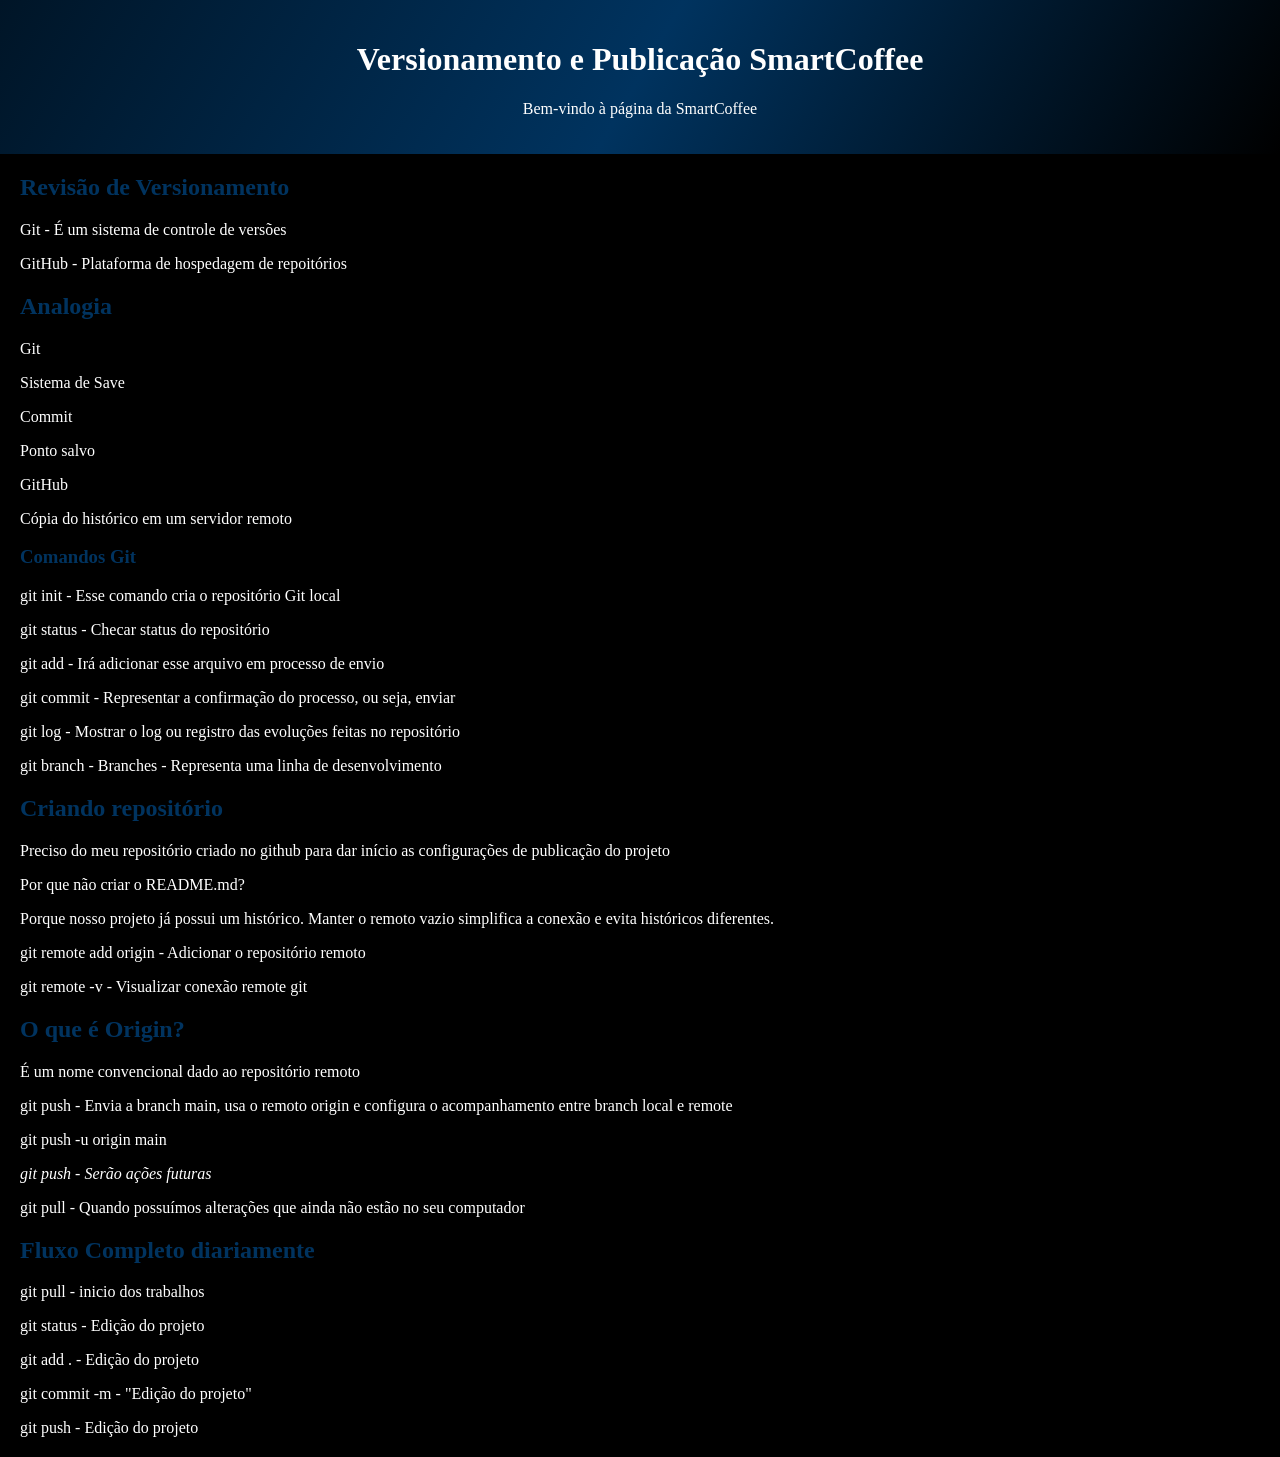
==== index.html @ 7c37d85e "Alterando HTML e estilizando com CSS" ====
<!DOCTYPE html>
<html lang="pt-BR">
<head>
    <meta charset="UTF-8">
    <meta name="viewport" content="width=device-width, initial-scale=1.0">
    <title>Versionamento e Publicação SmartCoffee</title>
    <link rel="stylesheet" href="style.css">
</head>
<body>
    <header>
        <h1>Versionamento e Publicação SmartCoffee</h1>
        <p>Bem-vindo à página da SmartCoffee</p>
    </header>
    
    <main>
        <h2>Revisão de Versionamento</h2>
        <p>Git - É um sistema de controle de versões</p>
        <p>GitHub - Plataforma de hospedagem de repoitórios</p>

        <h2>Analogia</h2>
        <p>Git</p>
        <p>Sistema de Save</p>
        <p>Commit</p>
        <p>Ponto salvo</p>
        <p>GitHub</p>
        <p>Cópia do histórico em um servidor remoto</p>

        <h3>Comandos Git</h3>
        <p>git init - Esse comando cria o repositório Git local</p>
        <p>git status - Checar status do repositório</p>
        <p>git add - Irá adicionar esse arquivo em processo de envio</p>
        <p>git commit - Representar a confirmação do processo, ou seja, enviar</p>
        <p>git log - Mostrar o log ou registro das evoluções feitas no repositório</p>
        <p>git branch - Branches - Representa uma linha de desenvolvimento</p>

        <h2>Criando repositório</h2>
        <p>Preciso do meu repositório criado no github para dar início as configurações de publicação do projeto</p>
        <p>Por que não criar o README.md?</p>
        <p>Porque nosso projeto já possui um histórico. Manter o remoto vazio simplifica a conexão e evita históricos diferentes.</p>
        <p>git remote add origin - Adicionar o repositório remoto</p>
        <p>git remote -v - Visualizar conexão remote git</p>

        <h2>O que é Origin?</h2>
        <p>É um nome convencional dado ao repositório remoto</p>
        <p>git push - Envia a branch main, usa o remoto origin e configura o acompanhamento entre branch local e remote</p>
        <p>git push -u origin main</p>
        <p><em>git push - Serão ações futuras</em></p>
        <p>git pull - Quando possuímos alterações que ainda não estão no seu computador</p>

        <h2>Fluxo Completo diariamente</h2>
        <p>git pull - inicio dos trabalhos</p>
        <p>git status - Edição do projeto</p>
        <p>git add . - Edição do projeto</p>
        <p>git commit -m - "Edição do projeto"</p>
        <p>git push - Edição do projeto</p>
    </main>
    

</body>
</html>
---- style.css ----
:root {
    --AzulEscuro: rgb(0, 21, 39);
    --Azul: rgb(0, 51, 95);
    --Branco: #ffff;
    --Dourado: #8d7637;
    --Preto: rgb(0, 0, 0);
}

body {
    background-color: var(--Preto);
    font-family: Georgia, 'Times New Roman', Times, serif;
    margin: 0;
    padding: 0;
    color: var(--Branco);
}

header {
    padding: 20px 16px;
    text-align: center;
    background:
        linear-gradient(
            120deg,
            var(--AzulEscuro),
            var(--Azul),
            var(--Preto)
        );     
}

main {
    margin: 20px;
}

h2,
h3 {
    color: var(--Azul);
}
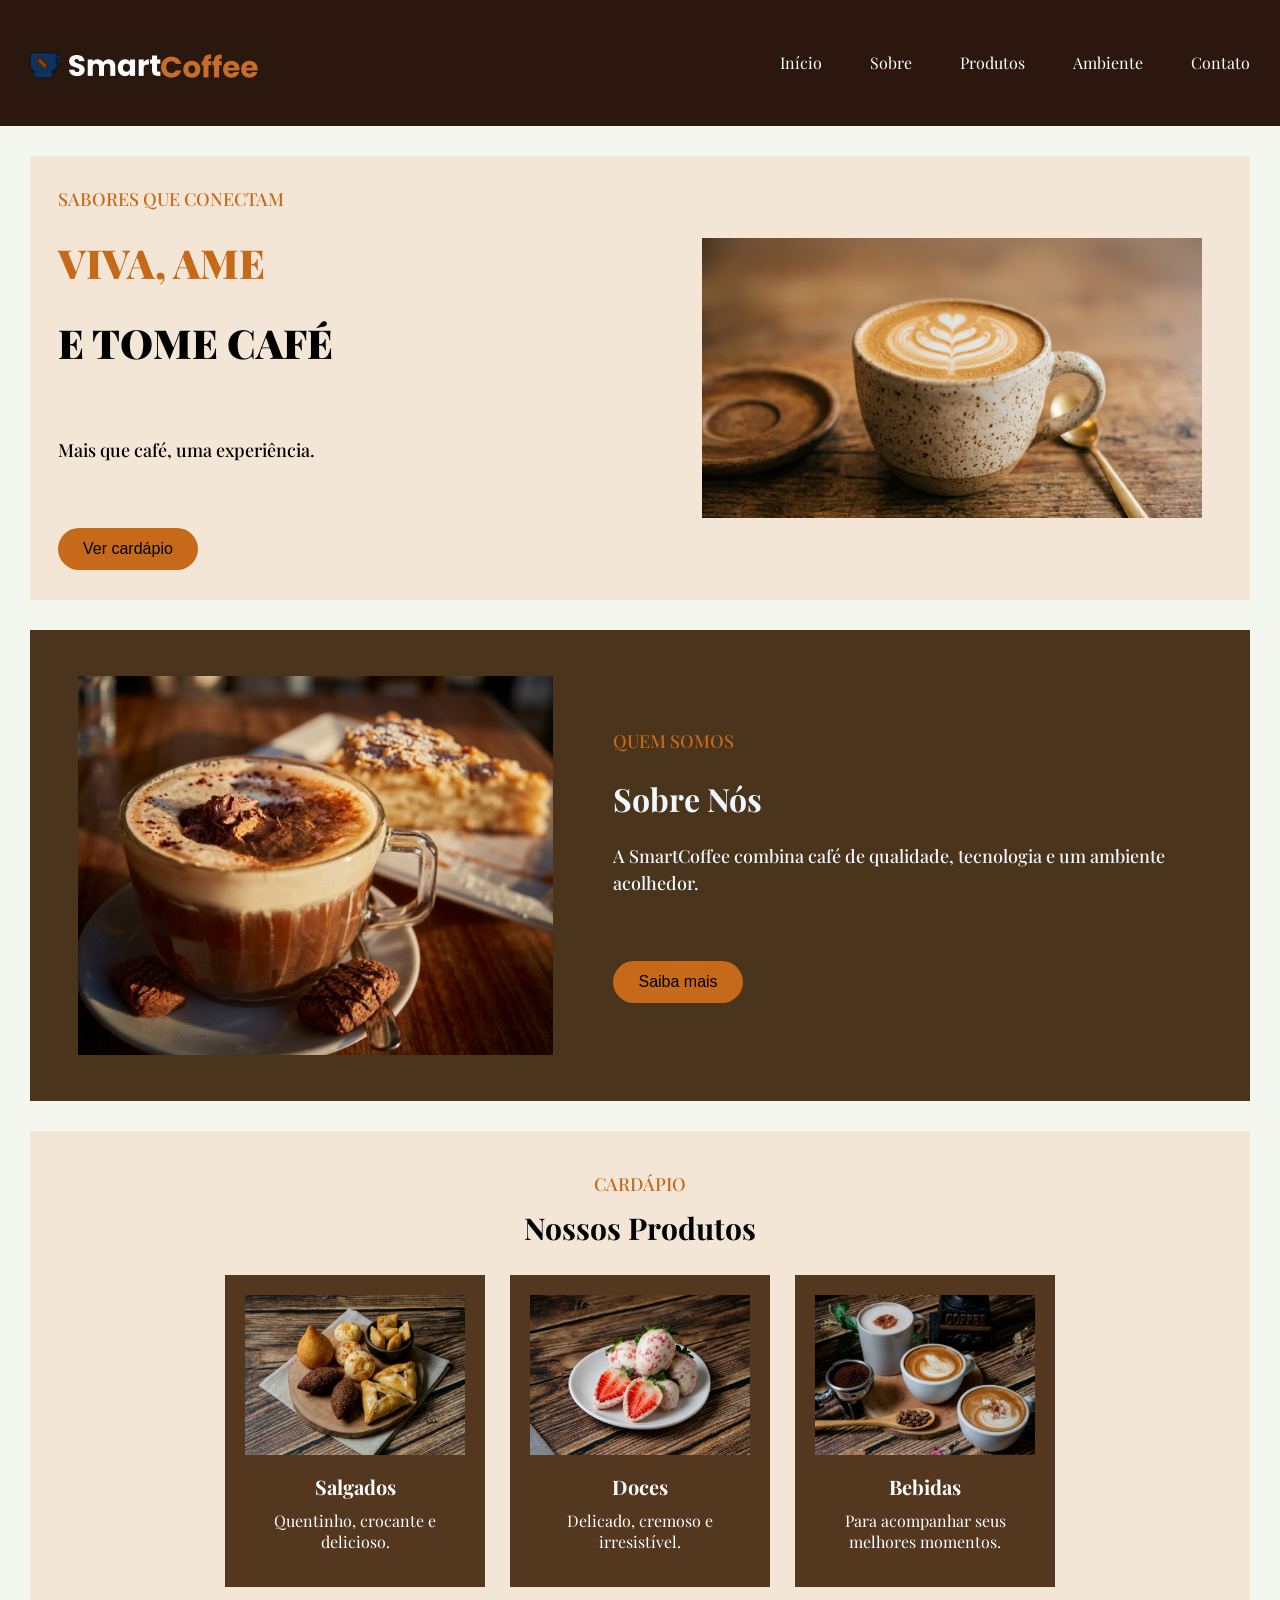
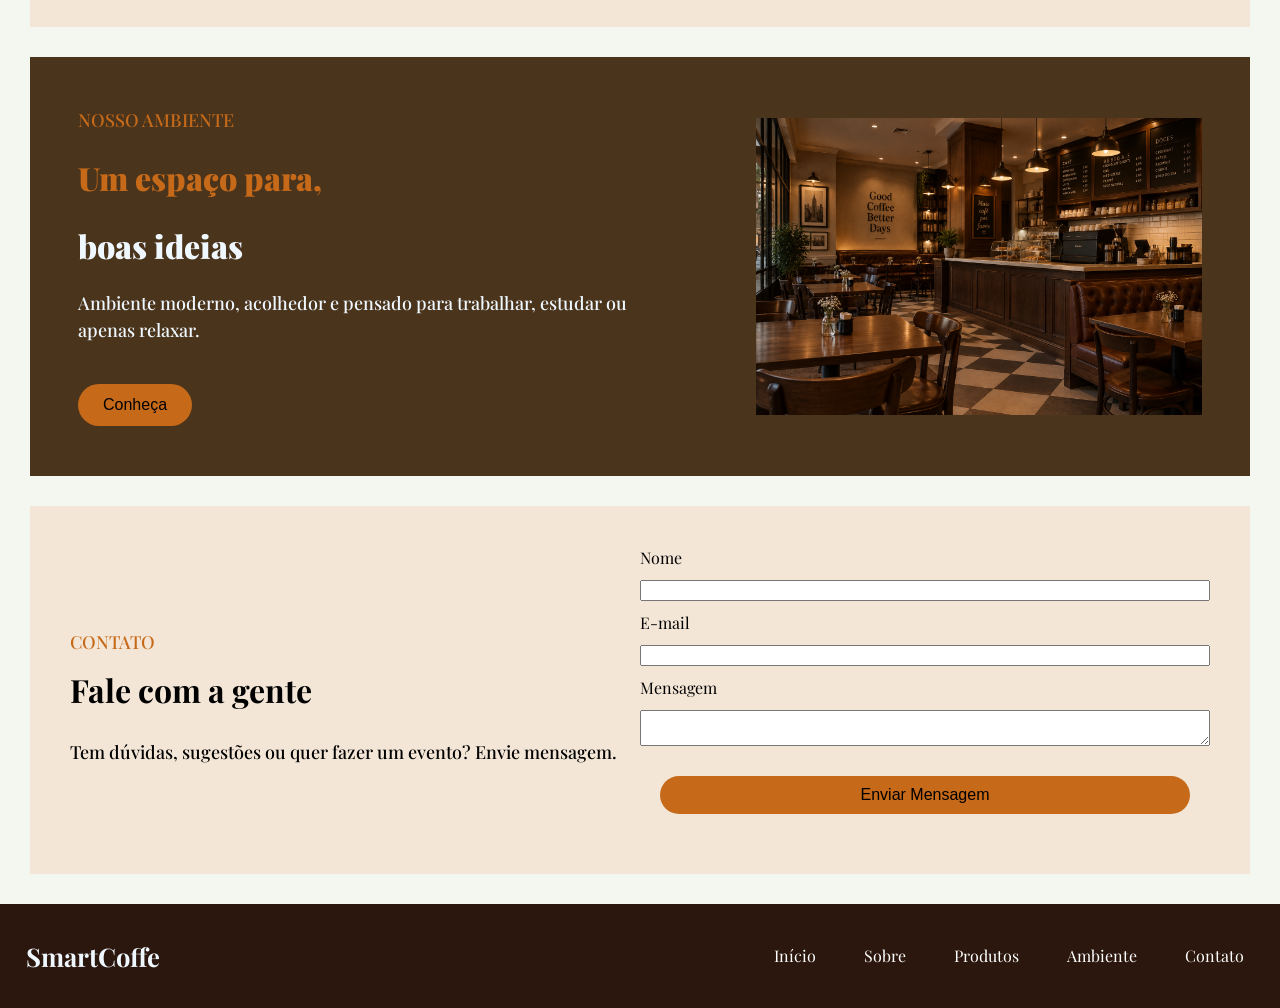
==== commit b1332966: "Atualizando SmartCoffee" ====
--- a/index.html
+++ b/index.html
@@ -3,58 +3,171 @@
 <head>
     <meta charset="UTF-8">
     <meta name="viewport" content="width=device-width, initial-scale=1.0">
-    <title>Versionamento e Publicação SmartCoffee</title>
-    <link rel="stylesheet" href="style.css">
+    <link rel="stylesheet" href="CSS/style.css">
+    <link rel="preconnect" href="https://fonts.googleapis.com">
+    <link rel="preconnect" href="https://fonts.gstatic.com" crossorigin>
+    <link href="https://fonts.googleapis.com/css2?family=Playfair+Display:ital,wght@0,400..900;1,400..900&display=swap" rel="stylesheet">
+    <title>SmartCoffee</title>
 </head>
 <body>
-    <header>
-        <h1>Versionamento e Publicação SmartCoffee</h1>
-        <p>Bem-vindo à página da SmartCoffee</p>
+    <header class="cabecalho">
+        <img src="img/cabecalho.png" alt="Icone SmartCoffee">
+        <nav>
+            <a href="#inicio">Início</a>
+            <a href="#sobre">Sobre</a>
+            <a href="#produtos">Produtos</a>
+            <a href="#ambiente">Ambiente</a>
+            <a href="#contato">Contato</a>
+        </nav>
     </header>
-    
+
     <main>
-        <h2>Revisão de Versionamento</h2>
-        <p>Git - É um sistema de controle de versões</p>
-        <p>GitHub - Plataforma de hospedagem de repoitórios</p>
 
-        <h2>Analogia</h2>
-        <p>Git</p>
-        <p>Sistema de Save</p>
-        <p>Commit</p>
-        <p>Ponto salvo</p>
-        <p>GitHub</p>
-        <p>Cópia do histórico em um servidor remoto</p>
+        <section id="inicio" class="banner">
 
-        <h3>Comandos Git</h3>
-        <p>git init - Esse comando cria o repositório Git local</p>
-        <p>git status - Checar status do repositório</p>
-        <p>git add - Irá adicionar esse arquivo em processo de envio</p>
-        <p>git commit - Representar a confirmação do processo, ou seja, enviar</p>
-        <p>git log - Mostrar o log ou registro das evoluções feitas no repositório</p>
-        <p>git branch - Branches - Representa uma linha de desenvolvimento</p>
+            <header class="inicioCabecalho">
+                <p class="subtitulo">SABORES QUE CONECTAM</p>
+                <h1 class="laranja">VIVA, AME</h1>
+                <h1 class="preto">E TOME CAFÉ</h1>
+                <br>
+                <p>Mais que café, uma experiência.</p>
+                <br>
+                <button><a href="./verCardapio.html">Ver cardápio</a></button>
+            </header>
+        
+            <figure class="bannerImagem">
+                <img src="img/cafeSmartCoffe.jpg" alt="Café servido na SmartCoffe">
+            </figure>
 
-        <h2>Criando repositório</h2>
-        <p>Preciso do meu repositório criado no github para dar início as configurações de publicação do projeto</p>
-        <p>Por que não criar o README.md?</p>
-        <p>Porque nosso projeto já possui um histórico. Manter o remoto vazio simplifica a conexão e evita históricos diferentes.</p>
-        <p>git remote add origin - Adicionar o repositório remoto</p>
-        <p>git remote -v - Visualizar conexão remote git</p>
+        </section>
 
-        <h2>O que é Origin?</h2>
-        <p>É um nome convencional dado ao repositório remoto</p>
-        <p>git push - Envia a branch main, usa o remoto origin e configura o acompanhamento entre branch local e remote</p>
-        <p>git push -u origin main</p>
-        <p><em>git push - Serão ações futuras</em></p>
-        <p>git pull - Quando possuímos alterações que ainda não estão no seu computador</p>
 
-        <h2>Fluxo Completo diariamente</h2>
-        <p>git pull - inicio dos trabalhos</p>
-        <p>git status - Edição do projeto</p>
-        <p>git add . - Edição do projeto</p>
-        <p>git commit -m - "Edição do projeto"</p>
-        <p>git push - Edição do projeto</p>
+        <section id="sobre" class="sobreConteudo">
+
+            <figure class="sobreImg">
+                <img src="img/sobreSmartCoffee.jpg" alt="Sobre SmartCoffee">
+            </figure>
+
+            <header class="sobreCabecalho">
+                <p class="subtitulo">QUEM SOMOS</p>
+                <h2>Sobre Nós</h2> 
+                <p>A SmartCoffee combina café de qualidade, tecnologia e um ambiente acolhedor.</p>
+                <br>
+                <button><a href="#">Saiba mais</a></button> 
+            </header>
+            
+        </section>
+
+
+        <section id="produtos" class="cafesConteudo">
+            <div class="cafeCabecalho">
+                <header>
+                    <p class="subtitulo">CARDÁPIO</p>
+                    <h2>Nossos Produtos</h2>
+                </header>
+            </div>
+
+            <br>
+
+            <div class="listaProdutos">
+                <ul>
+                    <li>
+                        <button><a href="salgados.html">
+                            <article class="cardProduto">
+                                <figure>
+                                    <img src="img/salgados.jpg" alt="Salgado">
+                                </figure>
+
+                                <h3>Salgados</h3>
+                                <p>Quentinho, crocante e delicioso.</p>                      
+                            </article>
+                        </a></button>  
+                    </li>
+
+                    <li>
+                        <button><a href="doces.html">
+                            <article class="cardProduto">
+                                <figure>
+                                    <img src="img/doces.jpg" alt="Doce">
+                                </figure>
+                            
+                                <h3>Doces</h3>
+                                <p>Delicado, cremoso e irresistível.</p>                       
+                            </article>
+                        </a></button>  
+                    </li>
+
+                    <li>
+                        <button><a href="doces.html">
+                            <article class="cardProduto">
+                                <figure>
+                                    <img src="img/bebidas.jpg" alt="Bebida">
+                                </figure>
+                            
+                                <h3>Bebidas</h3>
+                                <p>Para acompanhar seus melhores momentos.</p>                       
+                            </article>
+                        </a></button>       
+                    </li>
+                </ul>
+            </div>
+        </section>
+
+
+        <section id="ambiente" class="ambienteConteudo">
+
+            <header class="ambienteCabecalho">
+                <p class="subtitulo">NOSSO AMBIENTE</p>
+                <h2 class="laranja">Um espaço para,</h2>
+                <h2 class="preto">boas ideias</h2>
+                <p>Ambiente moderno, acolhedor e pensado para trabalhar, estudar ou apenas relaxar.</p>
+                <button><a href="#">Conheça</a></button>
+            </header>
+
+            <figure class="ambienteImg">
+                <img src="img/AmbienteInterno.png" alt="Espaço Interno SmartCoffee">
+            </figure>
+
+        </section>
+
+
+        <section id="contato" class="contatoConteudo">
+
+            <header class="contatoCabecalho">
+                <p class="subtitulo">CONTATO</p>
+                <h2>Fale com a gente</h2>
+                <p>Tem dúvidas, sugestões ou quer fazer um evento? Envie mensagem.</p>
+            </header>
+
+            <form class="contatoForm">
+                <label for="nome">Nome</label>
+                <input type="text" id="nome" name="nome">
+
+                <label for="email">E-mail</label>
+                <input type="email" id="email" name="email">
+
+                <label for="mensagem">Mensagem</label>
+                <textarea name="mensagem" id="mensagem"></textarea>
+           
+                <button><a href="#">Enviar Mensagem</a></button>
+            </form>
+
+        </section>
+
     </main>
-    
+
+    <footer>
+        <article class="rodape">
+            <h1>SmartCoffe</h1>
+            <nav>
+                <a href="#inicio">Início</a>
+                <a href="#sobre">Sobre</a>
+                <a href="#produtos">Produtos</a>
+                <a href="#ambiente">Ambiente</a>
+                <a href="#contato">Contato</a>
+            </nav>
+        </article>
+    </footer>
 
 </body>
 </html>
--- a/CSS/style.css
+++ b/CSS/style.css
@@ -0,0 +1,912 @@
+body {
+    font-family: "Playfair Display", Arial, Helvetica, sans-serif;
+    margin: 0;
+    padding: 0;
+    background-color: #F4F6F0;
+    line-height: 1.5;
+}
+
+p {
+    font-size: 18px;
+}
+
+h1 {
+    font-size: 40px;
+}
+
+h2 {
+    font-size: 32px;
+}
+
+h3 {
+    font-size: 26px;
+}
+
+/* Cabeçalho e Rodapé */
+.cabecalho {
+    background-color: #2B170D;
+    padding: 30px 10px;
+    display: flex;
+    align-items: center;
+    justify-content: space-between;
+}
+
+footer .rodape {
+    background-color: #2B170D;
+    padding: 20px 16px;
+    display: flex;
+    flex-wrap: wrap;
+    align-items: center;
+    justify-content: space-between;
+    gap: 12px;
+}
+
+footer h1 {
+    color: aliceblue;
+    margin: 10px;
+    font-size: 1.6rem;
+}
+
+nav {
+    display: flex;
+    flex-wrap: wrap;
+    justify-content: center;
+    gap: 8px;
+}
+
+nav a {
+    color: rgb(255, 255, 255);
+    text-decoration: none;
+    margin-left: 80px;
+    margin: 20px;
+}
+
+nav a:hover {
+    opacity: 0.75;
+}
+
+/* Início */
+.banner {
+    background-color: #F3E6D7;
+    margin: 30px;
+    padding: 10px 8px;
+    display: flex;
+    align-items: center;
+    justify-content: space-between;
+}
+
+.subtitulo {
+    color: #C66A1A;
+    margin: 20px;
+}
+
+.laranja {
+    color: #C66A1A;
+    font-weight: 1000;
+    margin: 20px;
+}
+
+.preto {
+    font-weight: 1000;
+    margin: 20px;
+}
+
+header p {
+    font-weight: 500;
+    margin: 20px;
+}
+
+.inicioCabecalho button, 
+.sobreCabecalho button, 
+.ambienteCabecalho button, 
+.contatoForm button {
+    background-color: #C66A1A;
+    padding: 12px 25px;
+    border: none;
+    border-radius: 25px;
+    font-size: 16px;
+    font-weight: bold;
+    cursor: pointer;
+    transition: 0.3s;
+    margin: 20px;
+}
+
+.inicioCabecalho button:hover, 
+.sobreCabecalho button:hover, 
+.ambienteCabecalho button:hover, 
+.contatoForm button:hover {
+    background-color: #7a4d32;
+    transform: translateY(-3px);
+    box-shadow: 0 5px 12px rgba(0, 0, 0, 0.25);
+}
+
+.inicioCabecalho button a, 
+.sobreCabecalho button a, 
+.ambienteCabecalho button a, 
+.contatoForm button a {
+    color: rgb(0, 0, 0);
+    text-decoration: none;
+    font-weight: 500;
+}
+
+.banner img {
+    display: block;
+    max-width: 100%;
+    width: 500px;
+    margin: 20px auto;
+}
+
+
+/* Sobre */
+.sobreConteudo {
+    background-color: #4A341C;
+    margin: 30px;
+    padding: 10px 8px;
+    display: flex;
+    align-items: center;
+    justify-content: space-between;
+}
+
+.sobreCabecalho h2 {
+    justify-content: flex-end;
+    margin: 20px;
+}
+
+.sobreCabecalho {
+    color: aliceblue;
+}
+
+.sobreConteudo img {
+    display: block;
+    max-width: 100%;
+    width: 500px;
+    margin: 20px auto;
+    justify-content: flex-start;
+}
+
+
+/* ============================================
+   PRODUTOS
+   ============================================ */
+
+.cafesConteudo {
+    background-color: #F3E6D7;
+    margin: 30px;
+    padding: 40px;
+    display: flex;
+    flex-direction: column;
+    align-items: center;
+}
+
+/* Cabeçalho */
+.cafeCabecalho {
+    text-align: center;
+    /* margin-bottom: 25px; */
+}
+
+.cafeCabecalho .subtitulo {
+    color: #C66A1A;
+    margin: 0 0 8px 0;
+    font-size: 18px;
+}
+
+.cafeCabecalho h2 {
+    margin: 0;
+    font-size: 30px;
+    text-align: center;
+}
+
+/* Lista de produtos */
+.listaProdutos {
+    display: flex;
+    justify-content: center;
+    width: 100%;
+    margin: 0;
+    padding: 0;
+}
+
+.listaProdutos button a {
+    text-decoration: none;
+    font-family: "Playfair Display", Arial, Helvetica, sans-serif;
+}
+
+.listaProdutos button {
+    border: none;
+    background: none;
+    padding: 0;
+}
+
+.listaProdutos ul {
+    display: flex;
+    justify-content: center;
+    flex-wrap: wrap;
+    gap: 25px;
+    list-style: none;
+    margin: 0;
+    padding: 0;
+}
+
+/* Cartões */
+.cardProduto {
+    width: 220px;
+    box-sizing: content-box;
+    background-color: #54371f;
+    color: white;
+    padding: 20px;
+    margin: 0;
+    transition: 0.3s;
+    cursor: pointer;
+}
+
+/* Efeito ao passar o mouse */
+.cardProduto:hover {
+    transform: translateY(-5px);
+    box-shadow: 0 8px 18px rgba(0, 0, 0, 0.25);
+}
+
+/* Remove as margens do figure */
+.cardProduto figure {
+    margin: 0;
+    padding: 0;
+    width: 100%;
+}
+
+/* Link da imagem */
+.cardProduto figure a {
+    display: block;
+}
+
+/* Imagens dos produtos */
+.cardProduto img {
+    width: 100%;
+    height: 160px;
+    object-fit: cover;
+    display: block;
+    margin: 0;
+    padding: 0;
+    border: none;
+    border-radius: 0;
+    box-shadow: none;
+}
+
+/* Título dos produtos */
+.cardProduto h3 {
+    font-size: 20px;
+    margin: 18px 0 10px;
+}
+
+/* Descrição dos produtos */
+.cardProduto p {
+    font-size: 16px;
+    margin: 0 0 15px;
+}
+
+
+/* ============================================
+   RODAPÉ COMPACTO NO CELULAR
+   ============================================ */
+@media (max-width: 600px) {
+
+    footer {
+        margin: 0;
+        padding: 0;
+        background-color: #2B170D;
+    }
+
+    footer .rodape {
+        display: flex;
+        flex-direction: column;
+        align-items: center;
+        justify-content: center;
+        gap: 8px;
+        width: 100%;
+        margin: 0;
+        padding: 12px 10px;
+        box-sizing: border-box;
+    }
+
+    footer .rodape h1 {
+        font-size: 1.3rem;
+        margin: 0;
+        padding: 0;
+    }
+
+    footer .rodape nav {
+        display: flex;
+        flex-wrap: wrap;
+        justify-content: center;
+        gap: 5px 12px;
+        width: 100%;
+        margin: 0;
+        padding: 0;
+    }
+
+    footer .rodape nav a {
+        font-size: 12px;
+        margin: 0;
+        padding: 0;
+    }
+}
+
+
+
+/* Ambiente  */
+.ambienteConteudo {
+    background-color: #4A341C;
+    margin: 30px;
+    padding: 10px 8px;
+    display: flex;
+    align-items: center;    
+    color: aliceblue;
+    justify-content: space-between;
+}
+
+.ambienteCabecalho {
+    margin: 20px;
+}
+
+.ambienteConteudo img {
+    display: block;
+    max-width: 100%;
+    width: 500px;
+    margin: 20px auto;
+    justify-content: flex-start;    
+}
+
+/* Contato */
+.contatoConteudo {
+    background-color: #F3E6D7;
+    margin: 30px;
+    padding: 40px;
+    display: flex;
+    justify-content: space-between;
+    align-items: center;
+}
+
+.contatoCabecalho {
+    display: flex;
+    flex-wrap: wrap; 
+    flex-direction: column;
+    align-items: flex-start;
+    gap: 10px;
+    flex: 1;
+}
+
+.contatoCabecalho h2,
+.contatoCabecalho p {
+    margin: 0;
+}
+
+.contatoCabecalho p {
+    margin-top: 15px;
+}
+
+.contatoConteudo button {
+    cursor: pointer;
+    transition: background 0.2s;
+    background-color: #C66A1A;
+    padding: 10px 5px;
+    border: none;
+    border-radius: 25px;
+    font-weight: bold;
+    font-size: 16px;
+    transition: 0.3s;
+    margin: 20px;
+}
+
+.contatoConteudo button a {
+    color: rgb(0, 0, 0);
+    text-decoration: none;
+    font-weight: 500;
+}
+
+.contatoConteudo button:hover {
+    background-color: #7a4d32;
+    transform: translateY(-3px);
+    box-shadow: 0 5px 12px rgba(0, 0, 0, 0.25);
+}
+
+.contatoForm {
+    flex: 1;
+    display: flex;
+    flex-direction: column;
+    gap: 10px;
+}
+
+
+/* ============================================
+   RESPONSIVIDADE — TABLET (até 900px)
+   ============================================ */
+@media (max-width: 900px) {
+
+    /* CABEÇALHO */
+    .cabecalho {
+        flex-wrap: wrap;
+        justify-content: center;
+        text-align: center;
+        gap: 15px;
+        padding: 20px;
+    }
+
+    .cabecalho nav {
+        display: flex;
+        justify-content: center;
+        flex-wrap: wrap;
+        gap: 15px;
+    }
+
+    /* INÍCIO */
+    section#inicio.banner {
+        display: flex;
+        flex-direction: row;
+        align-items: center;
+        justify-content: space-between;
+        gap: 25px;
+        margin: 20px 14px;
+        padding: 28px 20px;
+        min-height: auto;
+    }
+
+    .inicioCabecalho {
+        flex: 1;
+        min-width: 0;
+    }
+
+    .inicioCabecalho h1 {
+        font-size: 2rem;
+    }
+
+    .bannerImagem {
+        flex: 1;
+        min-width: 0;
+        margin: 0;
+    }
+
+    .bannerImagem img {
+        width: 100%;
+        max-width: 100%;
+        height: auto;
+    }
+
+    /* SOBRE NÓS */
+    .sobreConteudo {
+        gap: 25px;
+        margin: 20px 14px;
+        padding: 28px 20px;
+    }
+
+    .sobreImg,
+    .sobreCabecalho {
+        flex: 1;
+        min-width: 0;
+    }
+
+    .sobreImg img {
+        max-width: 100%;
+        height: auto;
+    }
+
+    /* PRODUTOS */
+    .cafesConteudo {
+        margin: 20px 14px;
+        padding: 28px 20px;
+    }
+
+    .listaProdutos ul {
+        display: flex;
+        flex-wrap: wrap;
+        justify-content: center;
+        gap: 20px;
+    }
+
+    /* AMBIENTE */
+    .ambienteConteudo {
+        gap: 25px;
+        margin: 20px 14px;
+        padding: 28px 20px;
+    }
+
+    .ambienteCabecalho,
+    .ambienteImg {
+        flex: 1;
+        min-width: 0;
+    }
+
+    .ambienteImg img {
+        max-width: 100%;
+        height: auto;
+    }
+
+    /* CONTATO */
+    .contatoConteudo {
+        gap: 25px;
+        margin: 20px 14px;
+        padding: 28px 20px;
+    }
+
+    .contatoCabecalho,
+    .contatoForm {
+        flex: 1;
+        min-width: 0;
+    }
+
+    .contatoCabecalho h2 {
+        font-size: 1.6rem;
+    }
+
+    .contatoForm input,
+    .contatoForm textarea {
+        width: 100%;
+        box-sizing: border-box;
+    }
+
+    /* RODAPÉ */
+    footer .rodape {
+        display: flex;
+        flex-direction: column;
+        align-items: center;
+        justify-content: center;
+        gap: 20px;
+        text-align: center;
+    }
+
+    .rodape h1 {
+        margin: 0;
+        text-align: center;
+    }
+
+    .rodape nav {
+        display: flex;
+        flex-wrap: wrap;
+        justify-content: center;
+        gap: 15px;
+    }
+}
+
+/* ============================================
+   RESPONSIVIDADE — CELULAR (até 600px)
+   ============================================ */
+@media (max-width: 600px) {
+
+    /* CABEÇALHO */
+    .cabecalho {
+        flex-direction: column;
+        align-items: center;
+        padding: 15px;
+        gap: 15px;
+    }
+
+    .cabecalho img {
+        max-width: 130px;
+        height: auto;
+    }
+
+    .cabecalho nav {
+        display: flex;
+        flex-wrap: wrap;
+        justify-content: center;
+        gap: 10px;
+    }
+
+    .cabecalho nav a {
+        margin: 3px 5px;
+        font-size: 14px;
+    }
+
+    /* INÍCIO */
+    section#inicio.banner {
+        flex-direction: column;
+        align-items: center;
+        justify-content: center;
+        gap: 25px;
+        margin: 14px 8px;
+        padding: 30px 15px;
+        text-align: center;
+    }
+
+    .inicioCabecalho {
+        width: 100%;
+        flex: none;
+        text-align: center;
+    }
+
+    .inicioCabecalho h1 {
+        font-size: clamp(1.7rem, 7vw, 2.2rem);
+        line-height: 1.2;
+    }
+
+    .inicioCabecalho p {
+        font-size: 0.95rem;
+    }
+
+    .bannerImagem {
+        width: 100%;
+        flex: none;
+        margin: 0;
+    }
+
+    .bannerImagem img {
+        display: block;
+        width: 100%;
+        max-width: 450px;
+        height: auto;
+        margin: 0 auto;
+        object-fit: cover;
+    }
+
+    /* SOBRE NÓS */
+    .sobreConteudo {
+        display: flex;
+        flex-direction: column;
+        align-items: stretch;
+        gap: 20px;
+        margin: 14px 8px;
+        padding: 20px 14px;
+    }
+
+    .sobreImg {
+        width: 100%;
+        margin: 0;
+    }
+
+    .sobreImg img {
+        width: 100%;
+        height: auto;
+    }
+
+    .sobreCabecalho {
+        width: 100%;
+    }
+
+    .sobreCabecalho h2 {
+        font-size: 1.4rem;
+    }
+
+    .sobreCabecalho p {
+        font-size: 0.95rem;
+    }
+
+    /* PRODUTOS */
+    .cafesConteudo {
+        margin: 14px 8px;
+        padding: 20px 14px;
+    }
+
+    .cafeCabecalho h2 {
+        font-size: 1.4rem;
+    }
+
+    .listaProdutos {
+        width: 100%;
+    }
+
+    .listaProdutos ul {
+        display: flex;
+        flex-direction: column;
+        align-items: center;
+        gap: 18px;
+        width: 100%;
+    }
+
+    .listaProdutos li {
+        width: 100%;
+        max-width: 320px;
+    }
+
+    .cardProduto {
+        width: 100%;
+        box-sizing: border-box;
+    }
+
+    .cardProduto figure {
+        margin: 0;
+        padding: 0;
+        width: 100%;
+    }
+
+    .cardProduto img {
+        width: 100%;
+        max-width: 100%;
+        height: 160px;
+        object-fit: cover;
+    }
+
+    /* AMBIENTE */
+    .ambienteConteudo {
+        display: flex;
+        flex-direction: column;
+        align-items: stretch;
+        gap: 20px;
+        margin: 14px 8px;
+        padding: 20px 14px;
+    }
+
+    .ambienteCabecalho {
+        width: 100%;
+    }
+
+    .ambienteCabecalho h2 {
+        font-size: 1.4rem;
+    }
+
+    .ambienteCabecalho p {
+        font-size: 0.95rem;
+    }
+
+    .ambienteImg {
+        width: 100%;
+        margin: 0;
+    }
+
+    .ambienteImg img {
+        width: 100%;
+        height: auto;
+    }
+
+    /* CONTATO */
+    .contatoConteudo {
+        display: flex;
+        flex-direction: column;
+        align-items: stretch;
+        gap: 25px;
+        margin: 14px 8px;
+        padding: 20px 14px;
+    }
+
+    .contatoCabecalho {
+        width: 100%;
+    }
+
+    .contatoCabecalho h2 {
+        font-size: 1.4rem;
+    }
+
+    .contatoCabecalho p {
+        font-size: 0.95rem;
+    }
+
+    .contatoForm {
+        width: 100%;
+        box-sizing: border-box;
+    }
+
+    .contatoForm input,
+    .contatoForm textarea,
+    .contatoForm button {
+        width: 100%;
+        box-sizing: border-box;
+    }
+
+    /* RODAPÉ */
+    footer {
+        padding: 25px 15px;
+    }
+
+    footer .rodape {
+        display: flex;
+        flex-direction: column;
+        align-items: center;
+        justify-content: center;
+        gap: 18px;
+        text-align: center;
+    }
+
+    .rodape h1 {
+        font-size: 1.5rem;
+        margin: 0;
+        text-align: center;
+    }
+
+    .rodape nav {
+        display: flex;
+        flex-direction: row;
+        flex-wrap: wrap;
+        justify-content: center;
+        align-items: center;
+        gap: 10px 15px;
+        width: 100%;
+    }
+
+    .rodape nav a {
+        font-size: 14px;
+        margin: 0;
+        white-space: nowrap;
+    }
+}
+
+/* ============================================
+   RESPONSIVIDADE — TELAS PEQUENAS (até 380px)
+   ============================================ */
+@media (max-width: 380px) {
+
+    /* CABEÇALHO */
+    .cabecalho nav a {
+        font-size: 12px;
+    }
+
+    /* INÍCIO */
+    .inicioCabecalho h1 {
+        font-size: 1.6rem;
+    }
+
+    .inicioCabecalho p {
+        font-size: 0.9rem;
+    }
+
+    /* SOBRE */
+    .sobreCabecalho h2 {
+        font-size: 1.2rem;
+    }
+
+    /* PRODUTOS */
+    .cafesConteudo {
+        padding: 15px 10px;
+    }
+
+    .cafeCabecalho h2 {
+        font-size: 1.2rem;
+    }
+
+    .cardProduto {
+        padding: 15px;
+    }
+
+    .cardProduto img {
+        height: 150px;
+    }
+
+    /* AMBIENTE */
+    .ambienteCabecalho h2 {
+        font-size: 1.2rem;
+    }
+
+    /* CONTATO */
+    .contatoConteudo {
+        padding: 15px 10px;
+    }
+
+    .contatoCabecalho h2 {
+        font-size: 1.2rem;
+    }
+
+    .contatoCabecalho p {
+        font-size: 0.9rem;
+    }
+
+    .contatoForm {
+        gap: 8px;
+    }
+
+    .contatoForm button {
+        font-size: 14px;
+        padding: 10px;
+    }
+
+    /* RODAPÉ */
+    footer {
+        padding: 20px 10px;
+    }
+
+    .rodape h1 {
+        font-size: 1.3rem;
+    }
+
+    .rodape nav {
+        gap: 8px 12px;
+    }
+
+    .rodape nav a {
+        font-size: 12px;
+    }
+}
+
+
+@media (max-width: 600px) {
+    .contatoForm button {
+        width: 100%;
+        margin: 10px 0;
+        padding: 12px;
+        box-sizing: border-box;
+        align-self: stretch;
+    }
+}
